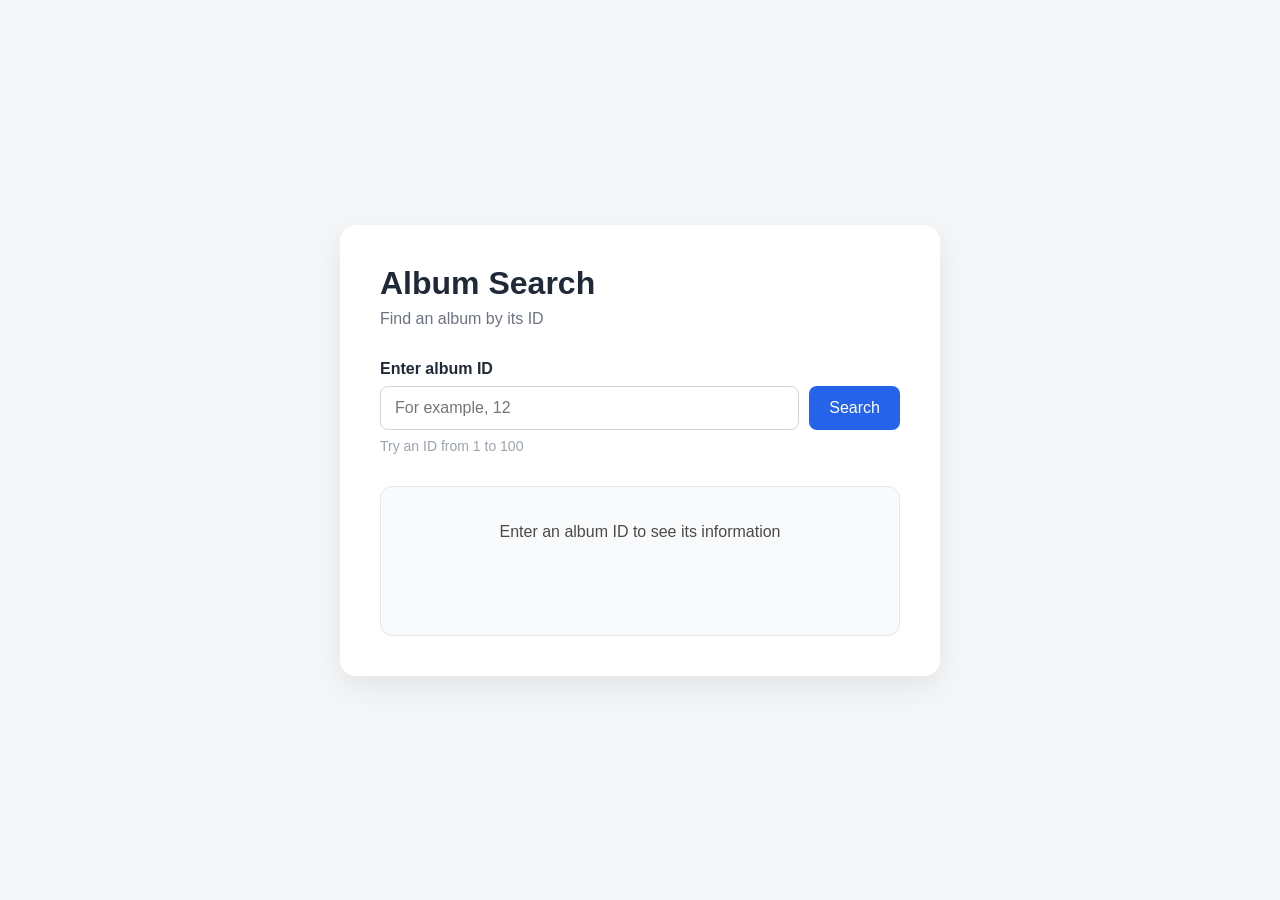
==== index.html @ d6651dbe "build album search app" ====
<!doctype html>
<html lang="en">
  <head>
    <meta charset="UTF-8" />
    <meta name="viewport" content="width=device-width, initial-scale=1.0" />
    <title>Document</title>
    <link rel="stylesheet" href="styles/style.css" />
  </head>
  <body>
    <main class="album-app">
      <h1>Album Search</h1>
      <p class="album-app__description">Find an album by its ID</p>

      <form class="search-form" id="searchAlbumForm">
        <label class="search-form__label" for="albumId"> Enter album ID </label>

        <div class="search-form__row">
          <input
            type="number"
            class="search-form__input"
            id="albumId"
            name="albumId"
            min="1"
            max="100"
            placeholder="For example, 12"
            required
          />

          <button class="search-form__button" type="submit">Search</button>
        </div>

        <p class="search-form__hint">Try an ID from 1 to 100</p>
      </form>

      <section class="album-container" aria-live="polite">
        <p class="album-container__empty">
          Enter an album ID to see its information
        </p>
      </section>
    </main>
  </body>

  <script src="scripts/script.js"></script>
</html>
---- styles/style.css ----
* {
  margin: 0;
  padding: 0;
  box-sizing: border-box;
}

body {
  margin: 0;
  min-height: 100vh;
  display: flex;
  justify-content: center;
  align-items: center;
  padding: 24px;
  font-family: Arial, sans-serif;
  background: #f4f6f8;
  color: #1f2937;
}

.album-app {
  width: 100%;
  max-width: 600px;
  padding: 40px;
  background: #ffffff;
  border-radius: 16px;
  box-shadow: 0 10px 30px rgba(0, 0, 0, 0.08);
}

.album-app h1 {
  margin: 0 0 8px;
  font-size: 32px;
}

.album-app__description {
  margin: 0 0 32px;
  color: #6b7280;
}

.search-form__label {
  display: block;
  margin-bottom: 8px;
  font-weight: 600;
}

.search-form__row {
  display: flex;
  gap: 10px;
}

.search-form__input {
  flex: 1;
  min-width: 0;
  padding: 12px 14px;
  border: 1px solid #d1d5db;
  border-radius: 8px;
  font-size: 16px;
}

.search-form__button {
  padding: 12px 20px;
  border: none;
  border-radius: 8px;
  background: #2563eb;
  color: #ffffff;
  font-size: 16px;
  cursor: pointer;
}

.search-form__hint {
  margin: 8px 0 0;
  font-size: 14px;
  color: #9ca3af;
}

.album-container {
  margin-top: 32px;
  padding: 24px;
  min-height: 150px;
  border: 1px solid #e5e7eb;
  border-radius: 12px;
  background: #f9fafb;
}

.album-container__empty {
  margin: 0;
  color: #9ca3af;
  text-align: center;
}

.album-container h3 {
  margin-top: 0;
  font-size: 22px;
}

.album-container h4,
.album-container p {
  margin-top: 12px;
  color: rgb(75, 74, 74);
}
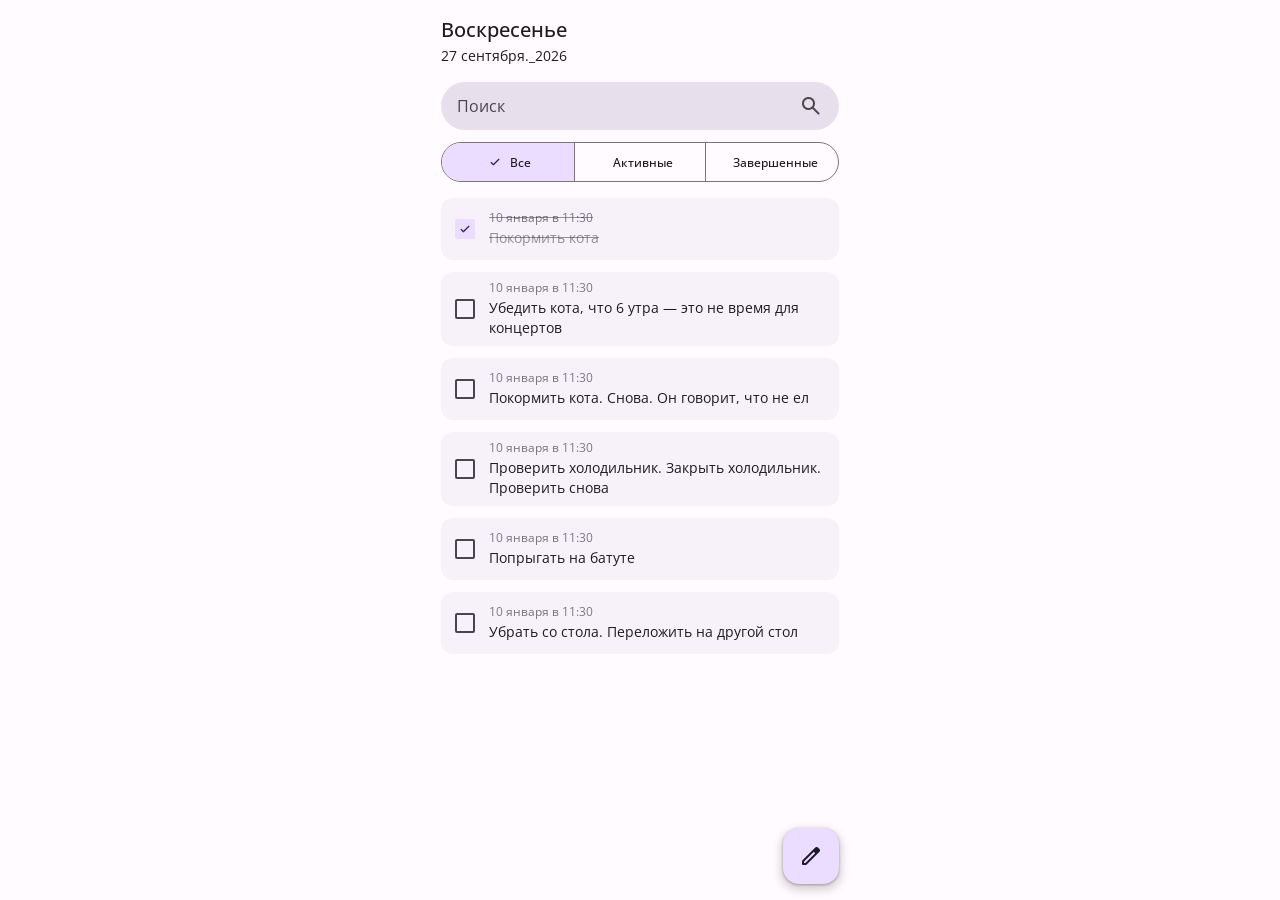
==== commit 373835f1: "refactor: migrate todo styles to SCSS" ====
--- a/index.html
+++ b/index.html
@@ -1,44 +1,141 @@
 <!doctype html>
-<html lang="en">
+<html lang="ru">
   <head>
     <meta charset="UTF-8" />
     <meta name="viewport" content="width=device-width, initial-scale=1.0" />
-    <title>Document</title>
-    <link rel="stylesheet" href="styles/style.css" />
+
+    <title>Todo List</title>
+
+    <link rel="stylesheet" href="styles/main.css" />
+
+    <link
+      rel="stylesheet"
+      href="https://fonts.googleapis.com/css2?family=Open+Sans:wght@300..800&display=swap"
+    />
+
+    <link
+      rel="stylesheet"
+      href="https://fonts.googleapis.com/css2?family=Material+Symbols+Rounded:opsz,wght,FILL,GRAD@24,400,0,0"
+    />
   </head>
+
   <body>
-    <main class="album-app">
-      <h1>Album Search</h1>
-      <p class="album-app__description">Find an album by its ID</p>
+    <main class="app">
+      <header class="header-group">
+        <h1 class="main-header">Воскресенье</h1>
+        <p class="header-group__sub-header">27 сентября._2026</p>
+      </header>
 
-      <form class="search-form" id="searchAlbumForm">
-        <label class="search-form__label" for="albumId"> Enter album ID </label>
+      <div class="search-field">
+        <input
+          class="search-field__input"
+          type="text"
+          placeholder="Поиск"
+          id="search-input"
+        />
 
-        <div class="search-form__row">
+        <span class="search-field__icon material-symbols-rounded">
+          search
+        </span>
+      </div>
+
+      <div class="split-button">
+        <button
+          class="split-button__button split-button__button--active"
+          id="filter-all"
+          type="button"
+        >
+          <span class="material-symbols-rounded split-button__button-icon">
+            check
+          </span>
+
+          Все
+        </button>
+
+        <button
+          class="split-button__button split-button__button--center"
+          id="filter-active"
+          type="button"
+        >
+          <span class="material-symbols-rounded split-button__button-icon">
+            check
+          </span>
+
+          Активные
+        </button>
+
+        <button class="split-button__button" id="filter-done" type="button">
+          <span class="material-symbols-rounded split-button__button-icon">
+            check
+          </span>
+
+          Завершенные
+        </button>
+      </div>
+
+      <ul class="todo-list" id="todo-list"></ul>
+
+      <button
+        class="float-button"
+        id="open-form-button"
+        type="button"
+        aria-label="Добавить задачу"
+      >
+        <span class="material-symbols-rounded"> edit </span>
+      </button>
+    </main>
+
+    <div class="modal" id="create-modal">
+      <div class="modal__overlay"></div>
+
+      <section class="create-sheet">
+        <div class="create-sheet__handle"></div>
+
+        <form class="create-form" id="create-form">
           <input
-            type="number"
-            class="search-form__input"
-            id="albumId"
-            name="albumId"
-            min="1"
-            max="100"
-            placeholder="For example, 12"
+            class="create-form__input"
+            type="text"
+            name="description"
+            id="description"
+            placeholder="Описание"
             required
           />
 
-          <button class="search-form__button" type="submit">Search</button>
-        </div>
+          <input
+            class="create-form__input"
+            type="datetime-local"
+            name="startDate"
+            id="startDate"
+            required
+          />
 
-        <p class="search-form__hint">Try an ID from 1 to 100</p>
-      </form>
+          <div class="reminder">
+            <span class="reminder__text"> Напомнить мне </span>
 
-      <section class="album-container" aria-live="polite">
-        <p class="album-container__empty">
-          Enter an album ID to see its information
-        </p>
+            <label class="switch">
+              <input type="checkbox" id="reminder" />
+
+              <span class="switch__slider"></span>
+            </label>
+          </div>
+
+          <div class="form__buttons-wrapper">
+            <button class="form-button form-button--primary" type="submit">
+              Добавить
+            </button>
+
+            <button
+              class="form-button form-button--secondary"
+              id="cancel-form-button"
+              type="button"
+            >
+              Отмена
+            </button>
+          </div>
+        </form>
       </section>
-    </main>
+    </div>
+
+    <script src="scripts/script.js"></script>
   </body>
-
-  <script src="scripts/script.js"></script>
 </html>
--- a/styles/main.css
+++ b/styles/main.css
@@ -0,0 +1,352 @@
+* {
+  margin: 0;
+  padding: 0;
+  box-sizing: border-box;
+}
+
+button,
+input {
+  font: inherit;
+}
+
+body {
+  min-height: 100vh;
+  font-family: "Open Sans", sans-serif;
+  background-color: #fffbfe;
+  color: #1d1b20;
+}
+
+.app {
+  position: relative;
+  width: 100%;
+  max-width: 430px;
+  min-height: 100vh;
+  margin: 0 auto;
+  padding: 16px 16px 90px;
+}
+
+@media (max-width: 360px) {
+  .app {
+    padding-inline: 12px;
+  }
+}
+.header-group {
+  display: flex;
+  flex-direction: column;
+  gap: 2px;
+  margin-bottom: 16px;
+}
+
+.main-header {
+  font-size: 20px;
+  line-height: 28px;
+  font-weight: 500;
+}
+
+.header-group__sub-header {
+  font-size: 14px;
+  line-height: 20px;
+}
+
+.search-field {
+  display: flex;
+  align-items: center;
+  width: 100%;
+  height: 48px;
+  padding-inline: 16px;
+  background-color: #e7e0ec;
+  border-radius: 28px;
+  margin-bottom: 12px;
+}
+
+.search-field__input {
+  width: 100%;
+  height: 100%;
+  border: none;
+  outline: none;
+  background-color: transparent;
+  font-size: 16px;
+  color: #1d1b20;
+}
+
+.search-field__input::-moz-placeholder {
+  color: #49454f;
+}
+
+.search-field__input::placeholder {
+  color: #49454f;
+}
+
+.search-field__icon {
+  flex-shrink: 0;
+  font-size: 24px !important;
+  color: #49454f;
+}
+
+.split-button {
+  display: grid;
+  grid-template-columns: repeat(3, 1fr);
+  width: 100%;
+  height: 40px;
+  border: 1px solid #79747e;
+  border-radius: 20px;
+  overflow: hidden;
+  margin-bottom: 16px;
+}
+.split-button__button {
+  display: flex;
+  align-items: center;
+  justify-content: center;
+  gap: 6px;
+  padding-inline: 8px;
+  border: none;
+  background-color: transparent;
+  color: #1d1b20;
+  font-size: 12px;
+  font-weight: 500;
+  cursor: pointer;
+  transition: all 0.15s linear;
+}
+.split-button__button--center {
+  border-left: 1px solid #79747e;
+  border-right: 1px solid #79747e;
+}
+.split-button__button--active {
+  background-color: #eaddff;
+}
+.split-button__button--active .split-button__button-icon {
+  width: 18px;
+}
+.split-button__button-icon {
+  width: 0;
+  overflow: hidden;
+  font-size: 18px !important;
+  color: #381e72;
+  transition: all 0.15s linear;
+}
+
+@media (max-width: 360px) {
+  .split-button__button {
+    font-size: 11px;
+    gap: 3px;
+  }
+}
+.todo-list {
+  display: flex;
+  flex-direction: column;
+  gap: 12px;
+  list-style: none;
+}
+
+.todo-block {
+  display: flex;
+  align-items: center;
+  gap: 8px;
+  min-height: 62px;
+  padding: 8px 12px 8px 8px;
+  background-color: #f7f2fa;
+  border-radius: 12px;
+}
+.todo-block__data {
+  display: flex;
+  flex-direction: column;
+  gap: 2px;
+}
+.todo-block__date {
+  font-size: 12px;
+  line-height: 16px;
+  color: #79747e;
+}
+.todo-block__title {
+  font-size: 14px;
+  line-height: 20px;
+  font-weight: 400;
+}
+
+.checkbox {
+  position: relative;
+  display: flex;
+  align-items: center;
+  justify-content: center;
+  width: 32px;
+  height: 32px;
+  flex-shrink: 0;
+  cursor: pointer;
+}
+.checkbox input[type=checkbox] {
+  -webkit-appearance: none;
+     -moz-appearance: none;
+          appearance: none;
+  width: 20px;
+  height: 20px;
+  border: 2px solid #49454f;
+  border-radius: 2px;
+  cursor: pointer;
+  transition: all 0.15s linear;
+}
+.checkbox input[type=checkbox]:checked {
+  background-color: #eaddff;
+  border-color: #eaddff;
+}
+.checkbox__check-icon {
+  position: absolute;
+  pointer-events: none;
+  font-size: 18px !important;
+  color: #381e72;
+  opacity: 0;
+  transition: all 0.15s linear;
+}
+.checkbox:has(input[type=checkbox]:checked) .checkbox__check-icon {
+  opacity: 1;
+}
+
+.todo-block:has(input[type=checkbox]:checked) .todo-block__data {
+  color: rgba(29, 27, 30, 0.45);
+  text-decoration: line-through;
+}
+
+.float-button {
+  position: fixed;
+  right: max(16px, (100vw - 430px) / 2 + 16px);
+  bottom: 16px;
+  display: flex;
+  align-items: center;
+  justify-content: center;
+  width: 56px;
+  height: 56px;
+  border: none;
+  border-radius: 16px;
+  background-color: #eaddff;
+  box-shadow: 0 4px 8px 3px rgba(0, 0, 0, 0.15), 0 1px 3px rgba(0, 0, 0, 0.3);
+  cursor: pointer;
+}
+.float-button span {
+  font-size: 24px !important;
+  color: #1f182a;
+}
+
+.form-button {
+  height: 40px;
+  padding-inline: 24px;
+  border-radius: 20px;
+  font-size: 14px;
+  font-weight: 500;
+  cursor: pointer;
+}
+.form-button--primary {
+  border: 1px solid #6750a4;
+  background-color: #6750a4;
+  color: #ffffff;
+}
+.form-button--secondary {
+  border: 1px solid #6750a4;
+  background-color: transparent;
+  color: #6750a4;
+}
+
+.modal {
+  position: fixed;
+  inset: 0;
+  display: none;
+  z-index: 10;
+}
+.modal--open {
+  display: block;
+}
+.modal__overlay {
+  position: absolute;
+  inset: 0;
+  background-color: rgba(0, 0, 0, 0.32);
+}
+
+.create-sheet {
+  position: absolute;
+  left: 50%;
+  bottom: 0;
+  transform: translateX(-50%);
+  width: min(100%, 430px);
+  padding: 10px 16px 16px;
+  background-color: #fffbfe;
+  border-radius: 28px 28px 0 0;
+}
+.create-sheet__handle {
+  width: 32px;
+  height: 4px;
+  margin: 0 auto 16px;
+  border-radius: 10px;
+  background-color: #79747e;
+}
+
+.create-form {
+  display: flex;
+  flex-direction: column;
+  gap: 12px;
+}
+.create-form__input {
+  width: 100%;
+  height: 56px;
+  padding-inline: 16px;
+  border: 1px solid #79747e;
+  border-radius: 4px;
+  outline: none;
+  background-color: transparent;
+  color: #1d1b20;
+  font-size: 14px;
+}
+.create-form__input:focus {
+  border-color: #6750a4;
+  outline: 1px solid #6750a4;
+}
+
+.reminder {
+  display: flex;
+  align-items: center;
+  justify-content: space-between;
+  min-height: 40px;
+}
+.reminder__text {
+  font-size: 14px;
+}
+
+.switch {
+  position: relative;
+  display: inline-block;
+  width: 40px;
+  height: 24px;
+}
+.switch input {
+  opacity: 0;
+  width: 0;
+  height: 0;
+}
+.switch input:not(:checked) + .switch__slider {
+  background-color: #79747e;
+}
+.switch input:not(:checked) + .switch__slider::before {
+  transform: translateX(-16px);
+}
+.switch__slider {
+  position: absolute;
+  inset: 0;
+  border-radius: 24px;
+  background-color: #6750a4;
+  cursor: pointer;
+}
+.switch__slider::before {
+  content: "";
+  position: absolute;
+  width: 16px;
+  height: 16px;
+  right: 4px;
+  top: 4px;
+  border-radius: 50%;
+  background-color: #ffffff;
+  transition: 0.2s;
+}
+
+.form__buttons-wrapper {
+  display: flex;
+  justify-content: flex-end;
+  gap: 8px;
+  margin-top: 6px;
+}/*# sourceMappingURL=main.css.map */
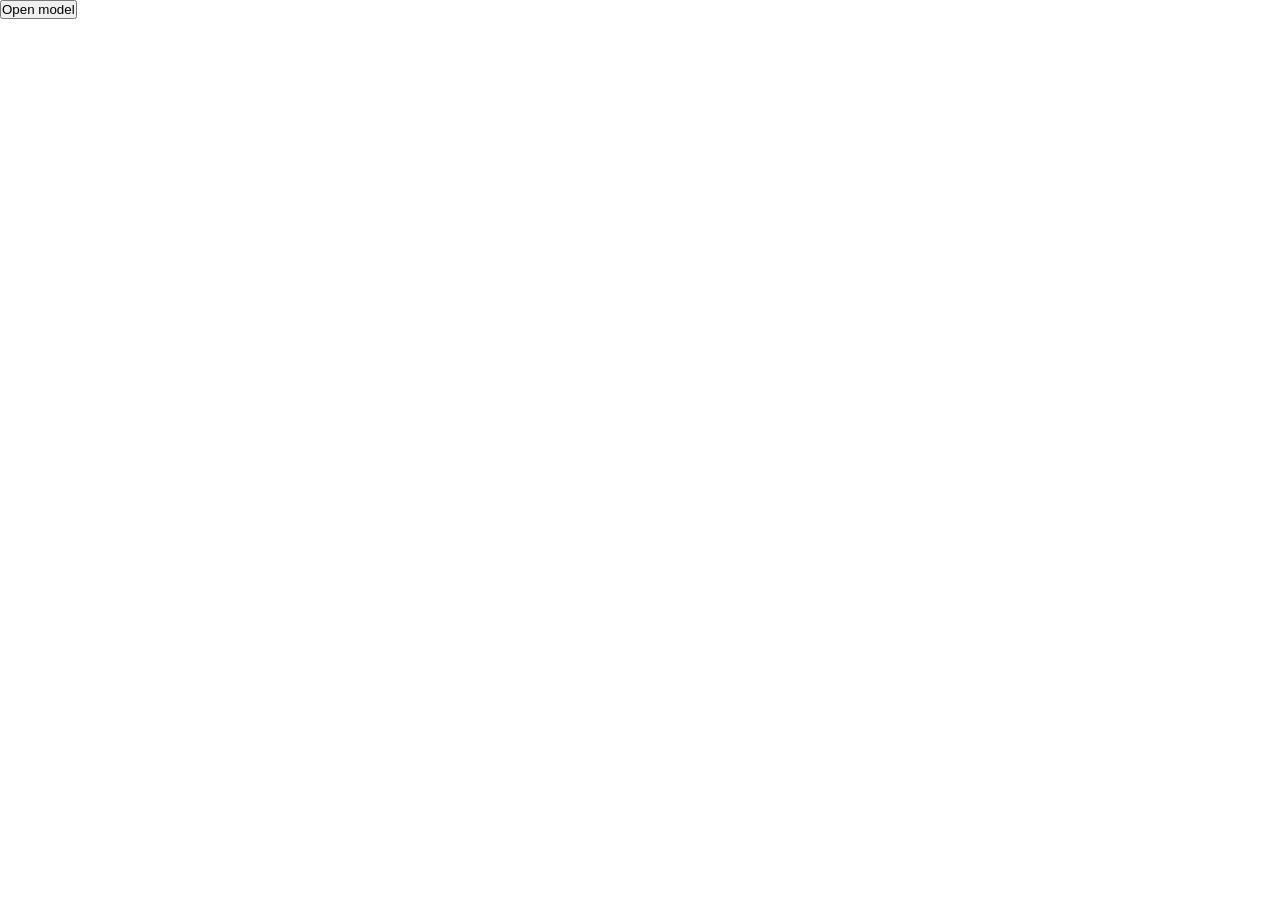
==== commit 4abb63cb: "feat: add modal close by Escape, accept button and cross icon" ====
--- a/index.html
+++ b/index.html
@@ -1,141 +1,27 @@
 <!doctype html>
-<html lang="ru">
+<html lang="en">
   <head>
     <meta charset="UTF-8" />
     <meta name="viewport" content="width=device-width, initial-scale=1.0" />
+    <title>Document</title>
+    <link rel="stylesheet" href="styles/style.css" />
+  </head>
+  <body>
+    <button class="openModalBtn">Open model</button>
+    <div class="modal modalHidden">
+      <div class="modalBody">
+        <button class="closeModalBtn" aria-label="Закрыть">✕</button>
+        <h3>Hello</h3>
+        <p>
+          Lorem ipsum dolor sit amet, consectetur adipisicing elit. Dolorem
+          officiis autem ad ex excepturi, nam quasi iste illo perspiciatis
+          cumque dolore obcaecati maiores alias corrupti quaerat neque
+          repudiandae harum similique.
+        </p>
+        <button class="acceptBtn">accept</button>
+      </div>
+    </div>
+  </body>
 
-    <title>Todo List</title>
-
-    <link rel="stylesheet" href="styles/main.css" />
-
-    <link
-      rel="stylesheet"
-      href="https://fonts.googleapis.com/css2?family=Open+Sans:wght@300..800&display=swap"
-    />
-
-    <link
-      rel="stylesheet"
-      href="https://fonts.googleapis.com/css2?family=Material+Symbols+Rounded:opsz,wght,FILL,GRAD@24,400,0,0"
-    />
-  </head>
-
-  <body>
-    <main class="app">
-      <header class="header-group">
-        <h1 class="main-header">Воскресенье</h1>
-        <p class="header-group__sub-header">27 сентября._2026</p>
-      </header>
-
-      <div class="search-field">
-        <input
-          class="search-field__input"
-          type="text"
-          placeholder="Поиск"
-          id="search-input"
-        />
-
-        <span class="search-field__icon material-symbols-rounded">
-          search
-        </span>
-      </div>
-
-      <div class="split-button">
-        <button
-          class="split-button__button split-button__button--active"
-          id="filter-all"
-          type="button"
-        >
-          <span class="material-symbols-rounded split-button__button-icon">
-            check
-          </span>
-
-          Все
-        </button>
-
-        <button
-          class="split-button__button split-button__button--center"
-          id="filter-active"
-          type="button"
-        >
-          <span class="material-symbols-rounded split-button__button-icon">
-            check
-          </span>
-
-          Активные
-        </button>
-
-        <button class="split-button__button" id="filter-done" type="button">
-          <span class="material-symbols-rounded split-button__button-icon">
-            check
-          </span>
-
-          Завершенные
-        </button>
-      </div>
-
-      <ul class="todo-list" id="todo-list"></ul>
-
-      <button
-        class="float-button"
-        id="open-form-button"
-        type="button"
-        aria-label="Добавить задачу"
-      >
-        <span class="material-symbols-rounded"> edit </span>
-      </button>
-    </main>
-
-    <div class="modal" id="create-modal">
-      <div class="modal__overlay"></div>
-
-      <section class="create-sheet">
-        <div class="create-sheet__handle"></div>
-
-        <form class="create-form" id="create-form">
-          <input
-            class="create-form__input"
-            type="text"
-            name="description"
-            id="description"
-            placeholder="Описание"
-            required
-          />
-
-          <input
-            class="create-form__input"
-            type="datetime-local"
-            name="startDate"
-            id="startDate"
-            required
-          />
-
-          <div class="reminder">
-            <span class="reminder__text"> Напомнить мне </span>
-
-            <label class="switch">
-              <input type="checkbox" id="reminder" />
-
-              <span class="switch__slider"></span>
-            </label>
-          </div>
-
-          <div class="form__buttons-wrapper">
-            <button class="form-button form-button--primary" type="submit">
-              Добавить
-            </button>
-
-            <button
-              class="form-button form-button--secondary"
-              id="cancel-form-button"
-              type="button"
-            >
-              Отмена
-            </button>
-          </div>
-        </form>
-      </section>
-    </div>
-
-    <script src="scripts/script.js"></script>
-  </body>
+  <script src="scripts/script.js"></script>
 </html>
--- a/styles/style.css
+++ b/styles/style.css
@@ -0,0 +1,55 @@
+* {
+  margin: 0;
+  padding: 0;
+  box-sizing: border-box;
+}
+
+.modal {
+  position: absolute;
+  top: 0;
+  left: 0;
+  width: 100vw;
+  height: 100vh;
+  background-color: #00000050;
+  display: flex;
+  justify-content: center;
+  align-items: center;
+}
+
+.modalBody {
+  position: relative;
+  display: flex;
+  flex-direction: column;
+  gap: 15px;
+  min-width: 320px;
+  padding: 25px;
+  background-color: white;
+  border-radius: 12px;
+  box-shadow: 0px 4px 4px 0px rgb(158, 158, 158);
+}
+
+.modalHidden {
+  display: none;
+}
+
+.closeModalBtn {
+  position: absolute;
+  top: 10px;
+  right: 10px;
+  width: 28px;
+  height: 28px;
+  border: none;
+  background: transparent;
+  font-size: 18px;
+  line-height: 1;
+  cursor: pointer;
+  border-radius: 50%;
+  display: flex;
+  align-items: center;
+  justify-content: center;
+  transition: background 0.15s;
+}
+
+.closeModalBtn:hover {
+  background: #f0f0f0;
+}
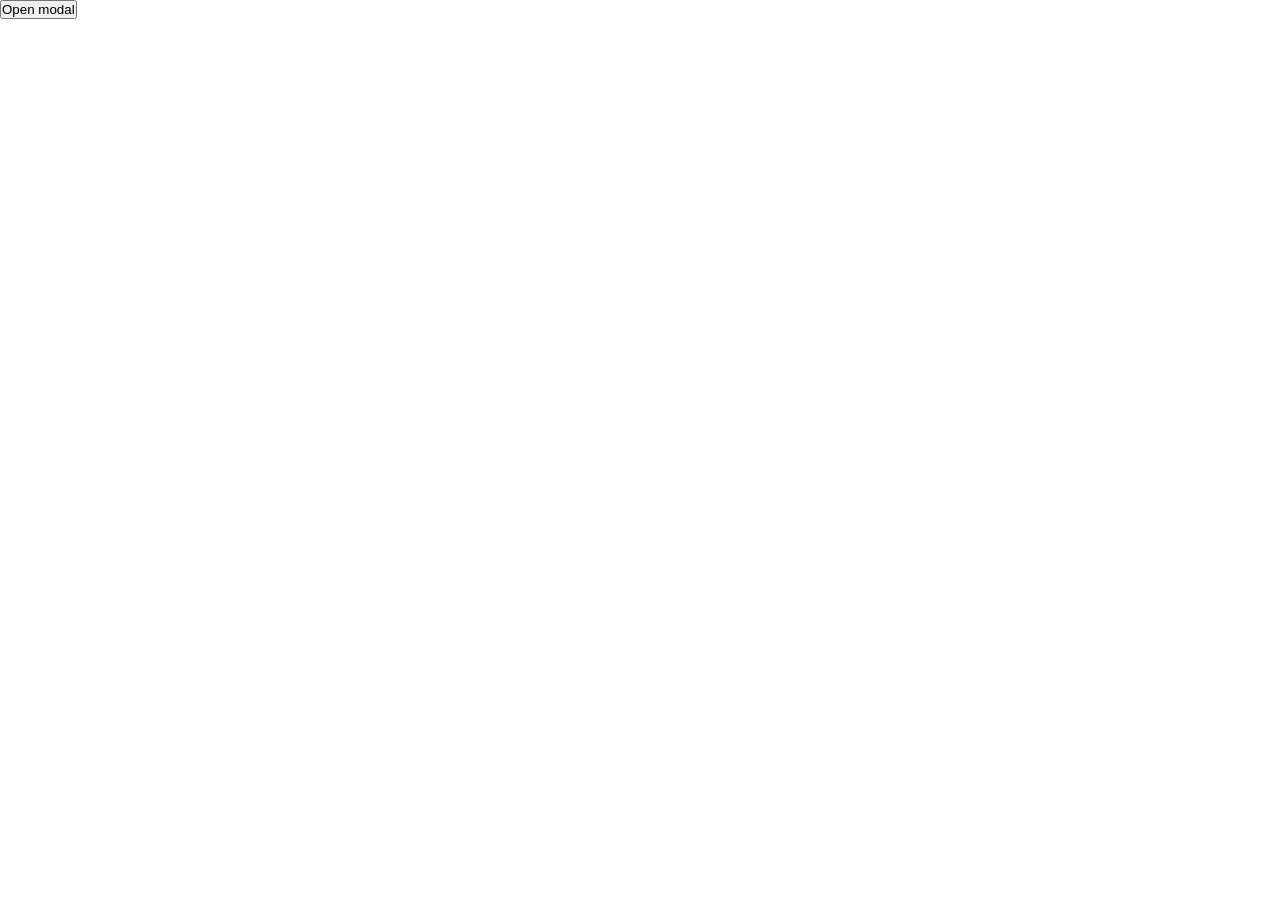
==== commit 9cfeda2e: "feat: add registration modal" ====
--- a/index.html
+++ b/index.html
@@ -7,18 +7,22 @@
     <link rel="stylesheet" href="styles/style.css" />
   </head>
   <body>
-    <button class="openModalBtn">Open model</button>
+    <button class="openModalBtn">Open modal</button>
+
     <div class="modal modalHidden">
       <div class="modalBody">
         <button class="closeModalBtn" aria-label="Закрыть">✕</button>
-        <h3>Hello</h3>
-        <p>
-          Lorem ipsum dolor sit amet, consectetur adipisicing elit. Dolorem
-          officiis autem ad ex excepturi, nam quasi iste illo perspiciatis
-          cumque dolore obcaecati maiores alias corrupti quaerat neque
-          repudiandae harum similique.
-        </p>
-        <button class="acceptBtn">accept</button>
+
+        <h3>Регистрация</h3>
+
+        <form class="registrationForm">
+          <input type="text" placeholder="Имя" />
+          <input type="text" placeholder="Фамилия" />
+          <input type="email" placeholder="Email" />
+          <input type="password" placeholder="Пароль" />
+
+          <button type="submit">Зарегистрироваться</button>
+        </form>
       </div>
     </div>
   </body>
--- a/styles/style.css
+++ b/styles/style.css
@@ -28,6 +28,16 @@
   box-shadow: 0px 4px 4px 0px rgb(158, 158, 158);
 }
 
+.registrationForm {
+  display: flex;
+  flex-direction: column;
+  gap: 10px;
+}
+
+.registrationForm input {
+  padding: 10px;
+}
+
 .modalHidden {
   display: none;
 }
@@ -47,7 +57,7 @@
   display: flex;
   align-items: center;
   justify-content: center;
-  transition: background 0.15s;
+  transition: background-color 0.15s;
 }
 
 .closeModalBtn:hover {
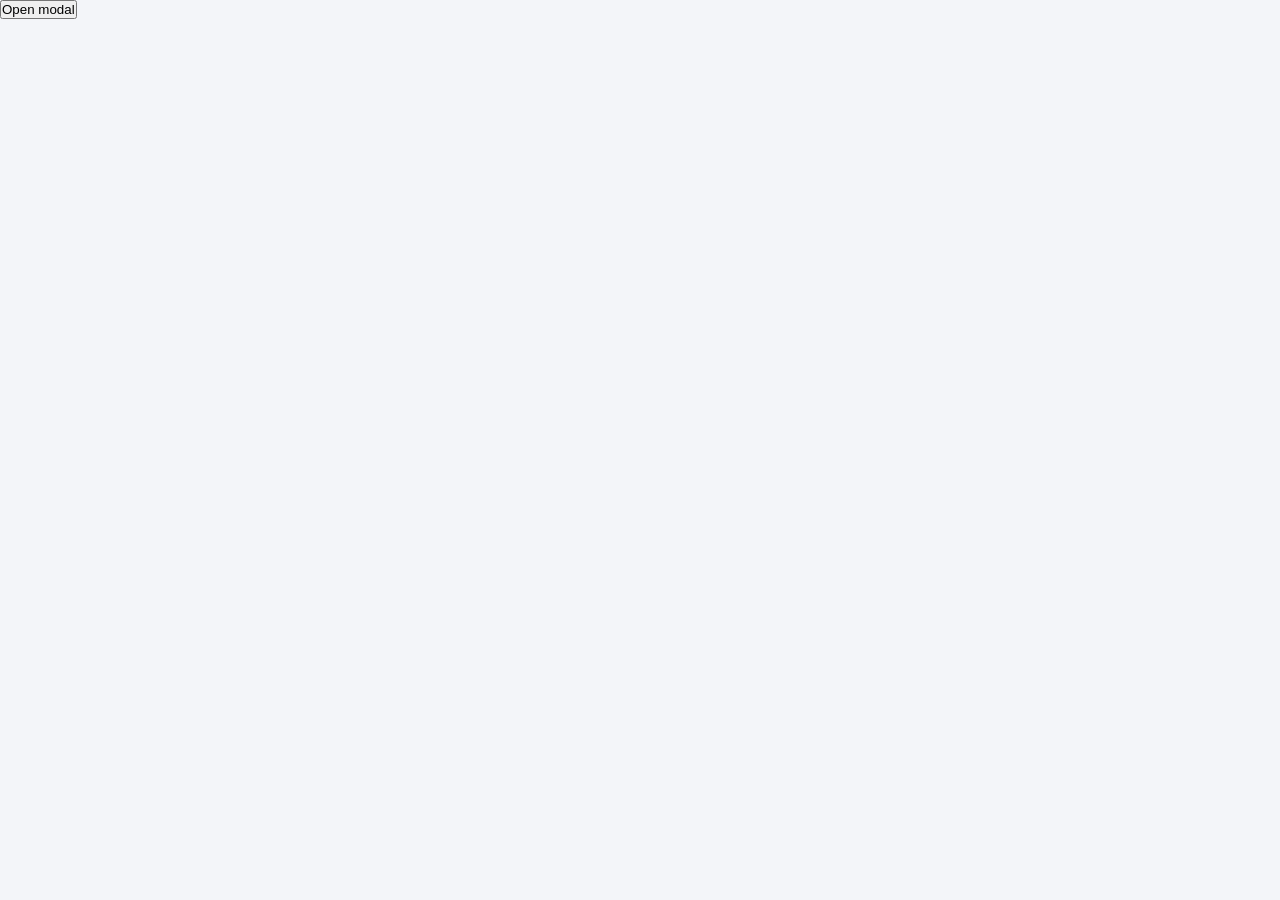
==== commit dd134a42: "Improve registration modal styling" ====
--- a/index.html
+++ b/index.html
@@ -9,6 +9,7 @@
   <body>
     <button class="openModalBtn">Open modal</button>
 
+    <!-- Первая модалка -->
     <div class="modal modalHidden">
       <div class="modalBody">
         <button class="closeModalBtn" aria-label="Закрыть">✕</button>
@@ -25,7 +26,24 @@
         </form>
       </div>
     </div>
+
+    <!-- Вторая модалка -->
+    <div class="confirmModal modalHidden">
+      <div class="confirmModalBody">
+        <h3>Подтверждение</h3>
+
+        <p>Вы действительно хотите зарегистрироваться?</p>
+
+        <button class="confirmBtn">Подтвердить</button>
+      </div>
+    </div>
   </body>
 
   <script src="scripts/script.js"></script>
 </html>
+
+<!-- Сделать ещё одно, другое модальное окно Добавить туда что при его закрытии появляется ещё одно окно, которое спрашивает мол точно закрыть? -->
+
+<!-- по клавише esc должно закрываться вначале вложенное окно, потом основное -->
+
+<!-- Создание диалогового окна. Создать кнопку для открытия модального диалогового окна(окно открывается на весь экран). В этом окне будет форма с 4мя инпутами (имя фамилия емейл и пароль), заполнив форму пользователь нажимает на кнопку зарегистрироваться, затем открывается новое вложенное модальное окно подтверждения, в котором расположена кнопка  подтвердить. Модальные окна должны закрываться по клавише esc -->
--- a/styles/style.css
+++ b/styles/style.css
@@ -4,42 +4,84 @@
   box-sizing: border-box;
 }
 
-.modal {
-  position: absolute;
-  top: 0;
-  left: 0;
-  width: 100vw;
-  height: 100vh;
-  background-color: #00000050;
+body {
+  font-family: Arial, sans-serif;
+  background-color: #f3f5f9;
+  color: #1e293b;
+}
+
+.modal,
+.confirmModal {
+  position: fixed;
+  inset: 0;
+  width: 100%;
+  height: 100%;
   display: flex;
   justify-content: center;
   align-items: center;
 }
 
+.modal {
+  background-color: #00000080;
+  z-index: 1;
+}
+
+.confirmModal {
+  background-color: #00000050;
+  z-index: 2;
+}
+
+.modalBody,
+.confirmModalBody {
+  display: flex;
+  flex-direction: column;
+  gap: 20px;
+  width: 400px;
+  padding: 30px;
+  background-color: white;
+  border-radius: 16px;
+  box-shadow: 0 10px 30px #00000030;
+}
+
 .modalBody {
   position: relative;
-  display: flex;
-  flex-direction: column;
-  gap: 15px;
-  min-width: 320px;
-  padding: 25px;
-  background-color: white;
-  border-radius: 12px;
-  box-shadow: 0px 4px 4px 0px rgb(158, 158, 158);
 }
 
 .registrationForm {
   display: flex;
   flex-direction: column;
-  gap: 10px;
+  gap: 14px;
 }
 
 .registrationForm input {
-  padding: 10px;
+  width: 100%;
+  padding: 13px;
+  border: 1px solid #cbd5e1;
+  border-radius: 8px;
+  font-size: 15px;
+  outline: none;
 }
 
-.modalHidden {
-  display: none;
+.registrationForm input:focus {
+  border-color: #4f46e5;
+}
+
+.registrationForm button,
+.confirmBtn {
+  width: 100%;
+  padding: 13px;
+  border: none;
+  border-radius: 8px;
+  background-color: #4f46e5;
+  color: white;
+  font-size: 16px;
+  font-weight: bold;
+  cursor: pointer;
+}
+
+.registrationForm button:hover,
+.confirmBtn:hover {
+  background-color: #4338ca;
 }
 
 .closeModalBtn {
@@ -49,17 +91,16 @@
   width: 28px;
   height: 28px;
   border: none;
-  background: transparent;
-  font-size: 18px;
-  line-height: 1;
+  border-radius: 50%;
+  background-color: transparent;
+  font-size: 20px;
   cursor: pointer;
-  border-radius: 50%;
-  display: flex;
-  align-items: center;
-  justify-content: center;
-  transition: background-color 0.15s;
 }
 
 .closeModalBtn:hover {
-  background: #f0f0f0;
+  background-color: #f1f5f9;
 }
+
+.modalHidden {
+  display: none;
+}
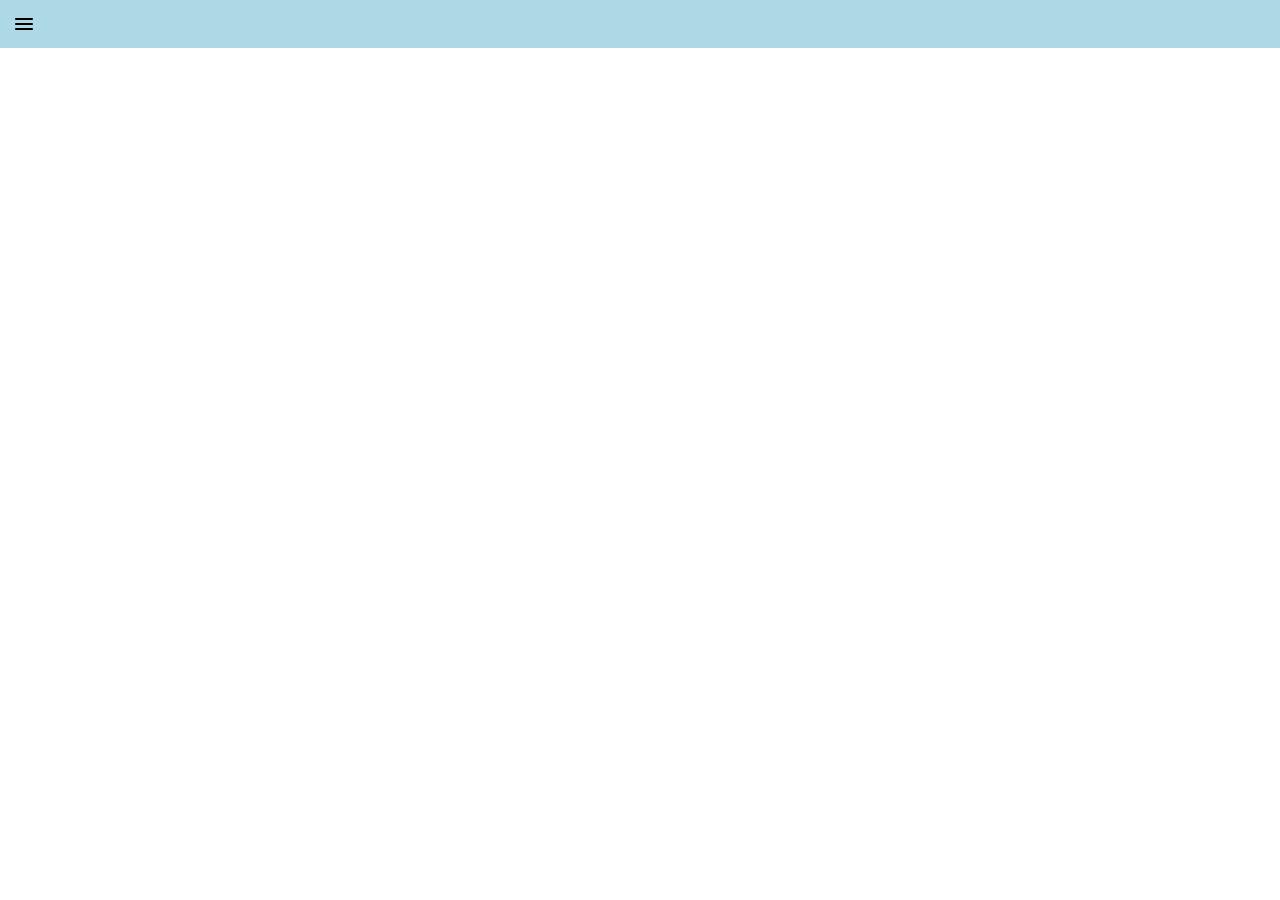
==== commit 6624de94: "Improve navigation menu and accordion" ====
--- a/index.html
+++ b/index.html
@@ -3,47 +3,54 @@
   <head>
     <meta charset="UTF-8" />
     <meta name="viewport" content="width=device-width, initial-scale=1.0" />
+    <link rel="stylesheet" href="styles/styles.css" />
     <title>Document</title>
-    <link rel="stylesheet" href="styles/style.css" />
+    <link
+      rel="stylesheet"
+      href="https://fonts.googleapis.com/css2?family=Material+Symbols+Rounded:opsz,wght,FILL,GRAD@24,400,0,0"
+    />
   </head>
   <body>
-    <button class="openModalBtn">Open modal</button>
+    <nav>
+      <span id="openButton" class="material-symbols-rounded"> menu </span>
+      <div id="navMenu" class="navMenu">
+        <span id="closeButton" class="material-symbols-rounded"> cancel </span>
 
-    <!-- Первая модалка -->
-    <div class="modal modalHidden">
-      <div class="modalBody">
-        <button class="closeModalBtn" aria-label="Закрыть">✕</button>
+        <div class="navMenuItemGroup">
+          <div class="navMenuItem">Home</div>
+          <div class="submenu">
+            <div class="submenuItem">Dashboard</div>
+            <div class="submenuItem">Feed</div>
+            <div class="submenuItem">Settings</div>
+          </div>
+        </div>
 
-        <h3>Регистрация</h3>
+        <div class="navMenuItemGroup">
+          <div class="navMenuItem">Documents</div>
+          <div class="submenu">
+            <div class="submenuItem">Recent</div>
+            <div class="submenuItem">Shared</div>
+          </div>
+        </div>
 
-        <form class="registrationForm">
-          <input type="text" placeholder="Имя" />
-          <input type="text" placeholder="Фамилия" />
-          <input type="email" placeholder="Email" />
-          <input type="password" placeholder="Пароль" />
+        <div class="navMenuItemGroup">
+          <div class="navMenuItem">Profile</div>
+          <div class="submenu">
+            <div class="submenuItem">Account</div>
+            <div class="submenuItem">Security</div>
+          </div>
+        </div>
 
-          <button type="submit">Зарегистрироваться</button>
-        </form>
+        <div class="navMenuItemGroup">
+          <div class="navMenuItem">Messages</div>
+          <div class="submenu">
+            <div class="submenuItem">Inbox</div>
+            <div class="submenuItem">Sent</div>
+            <div class="submenuItem">Archive</div>
+          </div>
+        </div>
       </div>
-    </div>
-
-    <!-- Вторая модалка -->
-    <div class="confirmModal modalHidden">
-      <div class="confirmModalBody">
-        <h3>Подтверждение</h3>
-
-        <p>Вы действительно хотите зарегистрироваться?</p>
-
-        <button class="confirmBtn">Подтвердить</button>
-      </div>
-    </div>
+    </nav>
   </body>
-
   <script src="scripts/script.js"></script>
 </html>
-
-<!-- Сделать ещё одно, другое модальное окно Добавить туда что при его закрытии появляется ещё одно окно, которое спрашивает мол точно закрыть? -->
-
-<!-- по клавише esc должно закрываться вначале вложенное окно, потом основное -->
-
-<!-- Создание диалогового окна. Создать кнопку для открытия модального диалогового окна(окно открывается на весь экран). В этом окне будет форма с 4мя инпутами (имя фамилия емейл и пароль), заполнив форму пользователь нажимает на кнопку зарегистрироваться, затем открывается новое вложенное модальное окно подтверждения, в котором расположена кнопка  подтвердить. Модальные окна должны закрываться по клавише esc -->
--- a/styles/styles.css
+++ b/styles/styles.css
@@ -0,0 +1,90 @@
+* {
+  margin: 0;
+  padding: 0;
+  box-sizing: border-box;
+  font-family: Arial, Helvetica, sans-serif;
+}
+
+nav {
+  width: 100%;
+  background-color: lightblue;
+  height: 48px;
+  padding: 12px;
+  display: flex;
+  align-items: center;
+}
+
+.navMenu {
+  display: flex;
+  flex-direction: column;
+  transform: translateX(-100%);
+  background-color: lightpink;
+  width: 320px;
+  height: 100vh;
+  position: absolute;
+  top: 0;
+  left: 0;
+  padding: 12px;
+  gap: 16px;
+  transition: all 0.2s linear;
+}
+
+.navMenuOpen {
+  transform: translateX(0);
+  box-shadow: 4px 0px 7px 4px #00000080;
+}
+
+.navMenu span {
+  align-self: flex-end;
+  cursor: pointer;
+}
+
+.navMenuItem {
+  display: flex;
+  align-items: center;
+  font-size: 15px;
+  color: #222222;
+  padding: 12px;
+  border-radius: 12px;
+  background-color: peachpuff;
+  cursor: pointer;
+}
+
+.navMenuItemGroup {
+  display: flex;
+  flex-direction: column;
+}
+
+.submenu {
+  display: flex;
+  flex-direction: column;
+  gap: 8px;
+  padding-left: 16px;
+  max-height: 0;
+  overflow: hidden;
+  transition:
+    max-height 0.25s ease,
+    padding 0.25s ease;
+}
+
+.submenuOpen {
+  max-height: 200px;
+  padding-top: 8px;
+}
+
+.submenuItem {
+  padding: 8px 12px;
+  border-radius: 8px;
+  background-color: #f6e1d0;
+  font-size: 14px;
+  color: #333;
+  cursor: pointer;
+}
+
+.material-symbols-rounded {
+  cursor: pointer;
+}
+
+.menuOpen {
+  overflow: hidden;
+}
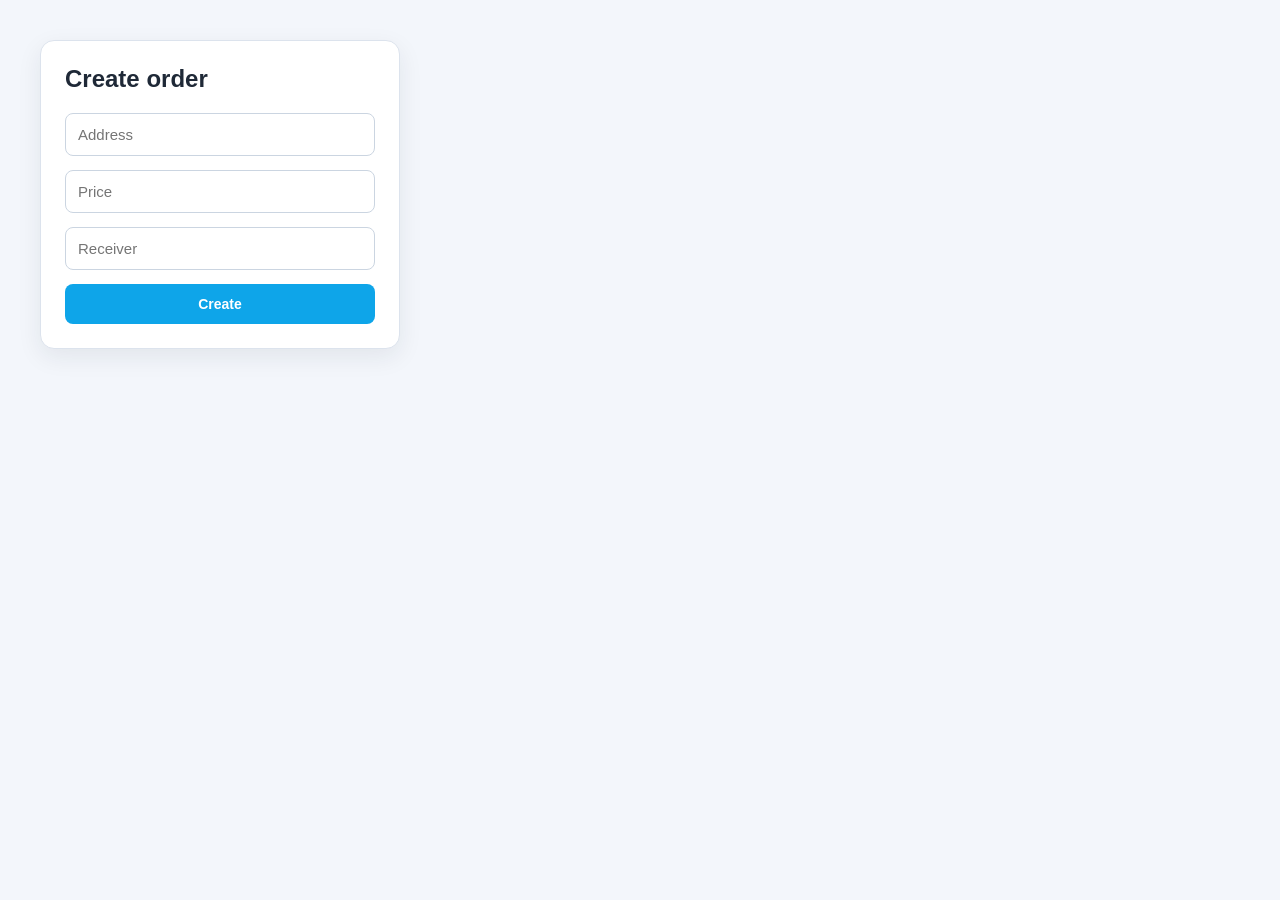
==== commit c4407ee6: "order notifications app, add project docs and gitignore" ====
--- a/index.html
+++ b/index.html
@@ -3,54 +3,34 @@
   <head>
     <meta charset="UTF-8" />
     <meta name="viewport" content="width=device-width, initial-scale=1.0" />
-    <link rel="stylesheet" href="styles/styles.css" />
     <title>Document</title>
-    <link
-      rel="stylesheet"
-      href="https://fonts.googleapis.com/css2?family=Material+Symbols+Rounded:opsz,wght,FILL,GRAD@24,400,0,0"
-    />
+    <link rel="stylesheet" href="styles/style.css" />
   </head>
+
   <body>
-    <nav>
-      <span id="openButton" class="material-symbols-rounded"> menu </span>
-      <div id="navMenu" class="navMenu">
-        <span id="closeButton" class="material-symbols-rounded"> cancel </span>
+    <main class="orderApp">
+      <form class="orderForm">
+        <h2>Create order</h2>
+        <input type="text" name="address" placeholder="Address" required />
+        <input
+          type="number"
+          name="price"
+          placeholder="Price"
+          min="0"
+          step="0.01"
+          required
+        />
+        <input type="text" name="receiver" placeholder="Receiver" required />
+        <button type="submit">Create</button>
+      </form>
+      <div class="orderButtons hidden">
+        <button class="paidBtn" type="button">Order paid</button>
+        <button class="sentBtn" type="button">Order sent</button>
+        <button class="receivedBtn" type="button">Order received</button>
+      </div>
+    </main>
+    <div class="notificationContainer"></div>
+  </body>
 
-        <div class="navMenuItemGroup">
-          <div class="navMenuItem">Home</div>
-          <div class="submenu">
-            <div class="submenuItem">Dashboard</div>
-            <div class="submenuItem">Feed</div>
-            <div class="submenuItem">Settings</div>
-          </div>
-        </div>
-
-        <div class="navMenuItemGroup">
-          <div class="navMenuItem">Documents</div>
-          <div class="submenu">
-            <div class="submenuItem">Recent</div>
-            <div class="submenuItem">Shared</div>
-          </div>
-        </div>
-
-        <div class="navMenuItemGroup">
-          <div class="navMenuItem">Profile</div>
-          <div class="submenu">
-            <div class="submenuItem">Account</div>
-            <div class="submenuItem">Security</div>
-          </div>
-        </div>
-
-        <div class="navMenuItemGroup">
-          <div class="navMenuItem">Messages</div>
-          <div class="submenu">
-            <div class="submenuItem">Inbox</div>
-            <div class="submenuItem">Sent</div>
-            <div class="submenuItem">Archive</div>
-          </div>
-        </div>
-      </div>
-    </nav>
-  </body>
   <script src="scripts/script.js"></script>
 </html>
--- a/styles/style.css
+++ b/styles/style.css
@@ -0,0 +1,147 @@
+* {
+  margin: 0;
+  padding: 0;
+  box-sizing: border-box;
+}
+
+body {
+  margin: 0;
+  min-height: 100vh;
+  padding: 40px;
+  font-family: Arial, sans-serif;
+  color: #1f2937;
+  background: #f3f6fb;
+}
+
+.orderApp {
+  width: 360px;
+}
+
+.orderForm {
+  display: flex;
+  flex-direction: column;
+  gap: 14px;
+  padding: 24px;
+  background: #ffffff;
+  border: 1px solid #dce3ed;
+  border-radius: 14px;
+  box-shadow: 0 8px 24px rgba(31, 41, 55, 0.08);
+}
+
+.orderForm h2 {
+  margin: 0 0 6px;
+  font-size: 24px;
+}
+
+.orderForm input {
+  width: 100%;
+  padding: 12px;
+  border: 1px solid #cbd5e1;
+  border-radius: 8px;
+  font-size: 15px;
+}
+
+.orderForm button,
+.orderButtons button {
+  padding: 12px 16px;
+  border: none;
+  border-radius: 8px;
+  background: #0ea5e9;
+  color: #ffffff;
+  font-size: 14px;
+  font-weight: 600;
+  cursor: pointer;
+}
+
+.orderForm button:hover,
+.orderButtons button:hover {
+  background: #0284c7;
+}
+
+.orderButtons {
+  display: flex;
+  flex-direction: column;
+  gap: 10px;
+  margin-top: 24px;
+}
+
+.hidden {
+  display: none;
+}
+
+.notificationContainer {
+  position: fixed;
+  top: 24px;
+  right: 24px;
+  display: flex;
+  flex-direction: column;
+  gap: 12px;
+  width: 340px;
+  z-index: 10;
+}
+
+.notification {
+  display: flex;
+  align-items: center;
+  gap: 12px;
+  padding: 16px;
+  color: #ffffff;
+  border-radius: 12px;
+  box-shadow: 0 5px 18px rgba(0, 0, 0, 0.18);
+  animation: slideIn 0.3s ease;
+}
+
+.notification__icon {
+  display: flex;
+  align-items: center;
+  justify-content: center;
+  flex-shrink: 0;
+  width: 32px;
+  height: 32px;
+  border-radius: 50%;
+  background: #ffffff;
+  color: #1f2937;
+  font-size: 18px;
+}
+
+.notification__content {
+  flex: 1;
+}
+
+.notification__title {
+  margin: 0 0 4px;
+  font-size: 15px;
+}
+
+.notification__message {
+  margin: 0;
+  font-size: 13px;
+  line-height: 1.4;
+}
+
+.notification__close {
+  align-self: flex-start;
+  padding: 0;
+  border: none;
+  background: transparent;
+  color: #ffffff;
+  font-size: 22px;
+  line-height: 1;
+  cursor: pointer;
+}
+
+.notification--success {
+  background: #16a34a;
+}
+
+.notification--info {
+  background: #0284c7;
+}
+
+.notification--warning {
+  background: #d99b12;
+}
+
+.notification--error {
+  background: #dc2626;
+}
